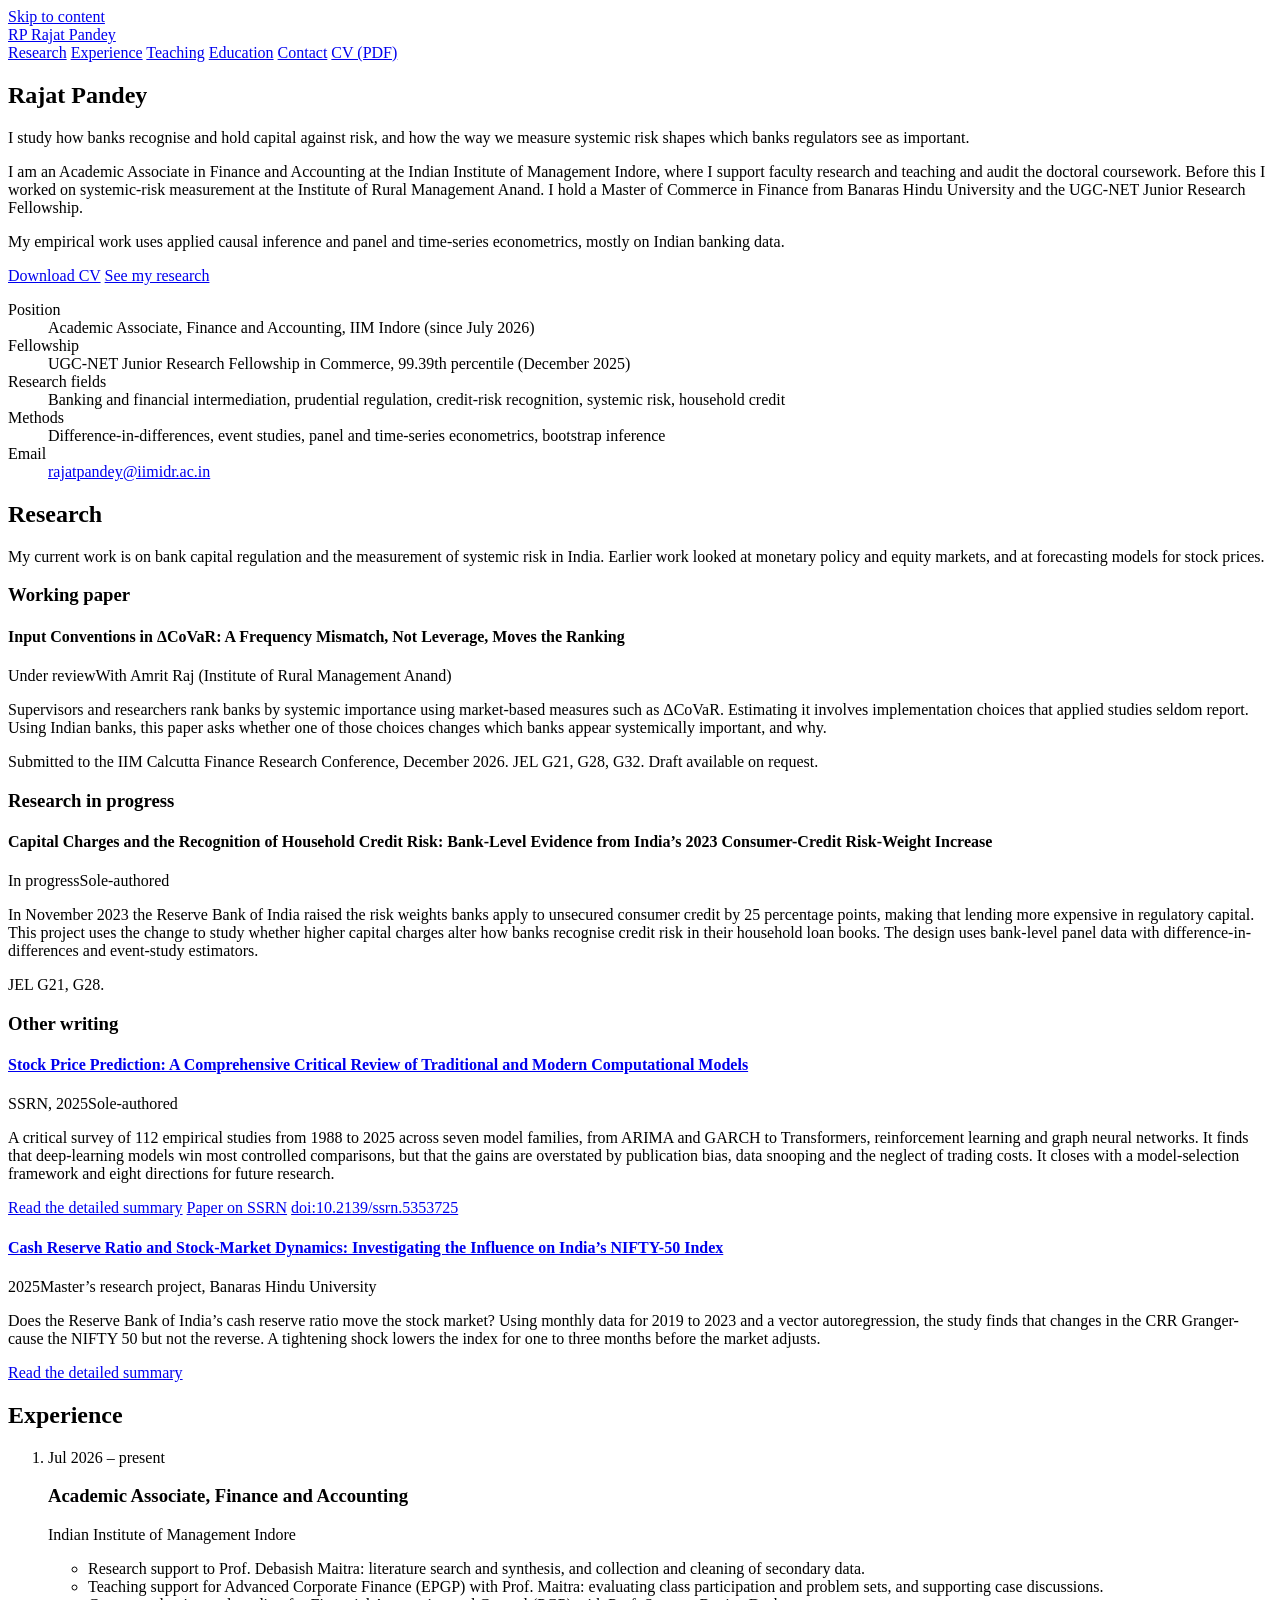
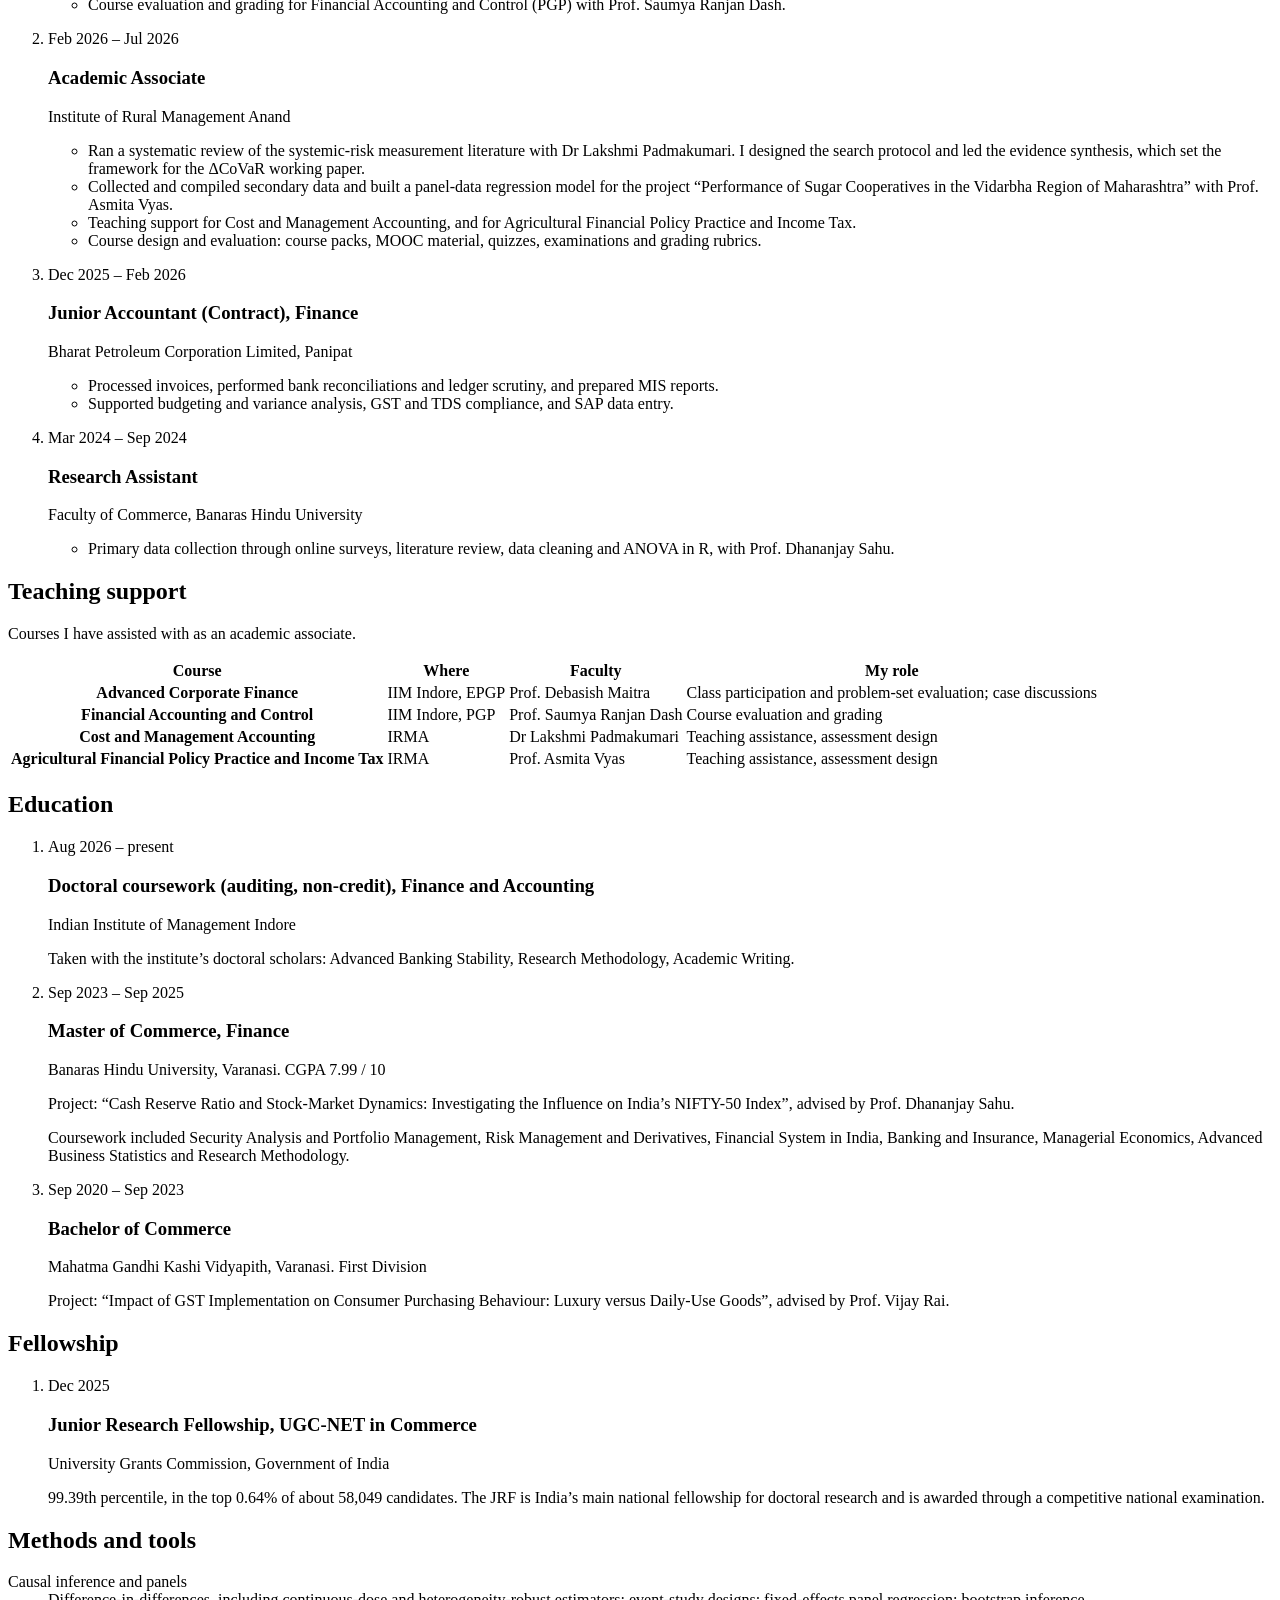
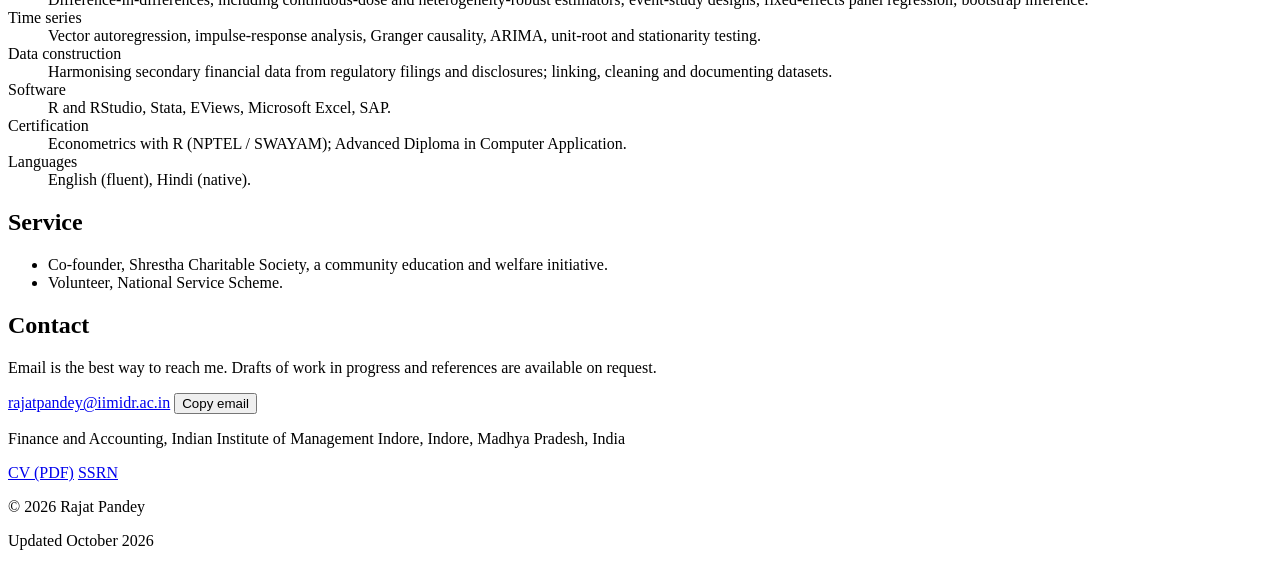
==== index.html @ c9909e56 "Add files via upload" ====
<!doctype html>
<html lang="en">
<head>
<meta charset="utf-8">
<meta name="viewport" content="width=device-width, initial-scale=1, viewport-fit=cover">
<title>Rajat Pandey</title>
<meta name="description" content="Rajat Pandey is a finance researcher at IIM Indore working on banking, bank capital regulation, credit-risk recognition and systemic-risk measurement in India.">
<meta name="author" content="Rajat Pandey">
<link rel="canonical" href="https://rajatpandey.in/">
<meta property="og:type" content="profile">
<meta property="og:title" content="Rajat Pandey">
<meta property="og:description" content="Research on banking, bank capital regulation and systemic-risk measurement in India.">
<meta property="og:url" content="https://rajatpandey.in/">
<link rel="icon" href="assets/favicon.svg" type="image/svg+xml">
<link rel="preconnect" href="https://fonts.googleapis.com">
<link rel="preconnect" href="https://fonts.gstatic.com" crossorigin>
<link rel="stylesheet" href="https://fonts.googleapis.com/css2?family=Literata:ital,opsz,wght@0,7..72,400..700;1,7..72,400..700&family=Schibsted+Grotesk:wght@400..700&display=swap">
<link rel="stylesheet" href="assets/style.css">
<script type="application/ld+json">
{
  "@context": "https://schema.org",
  "@type": "Person",
  "name": "Rajat Pandey",
  "url": "https://rajatpandey.in/",
  "email": "mailto:rajatpandey@iimidr.ac.in",
  "jobTitle": "Academic Associate, Finance and Accounting",
  "affiliation": { "@type": "CollegeOrUniversity", "name": "Indian Institute of Management Indore" },
  "alumniOf": [
    { "@type": "CollegeOrUniversity", "name": "Banaras Hindu University" },
    { "@type": "CollegeOrUniversity", "name": "Mahatma Gandhi Kashi Vidyapith" }
  ],
  "knowsAbout": ["Banking", "Bank capital regulation", "Systemic risk", "Credit risk", "Household credit", "Econometrics"]
}
</script>
</head>
<body>
<a class="skip" href="#main">Skip to content</a>

<header class="site-header">
  <div class="frame header-inner">
    <a class="brand" href="index.html" aria-label="Rajat Pandey, home">
      <span class="brand-mark" aria-hidden="true">RP</span>
      <span class="brand-name">Rajat Pandey</span>
    </a>
    <nav class="site-nav" aria-label="Main">
      <a href="#research">Research</a>
      <a href="#experience">Experience</a>
      <a href="#teaching">Teaching</a>
      <a href="#education">Education</a>
      <a href="#contact">Contact</a>
      <a class="nav-cv" href="Rajat-Pandey-CV.pdf" target="_blank" rel="noopener">CV (PDF)</a>
    </nav>
  </div>
</header>

<main id="main" class="frame home">

  <!-- ============ About ============ -->
  <section class="hero" id="about" aria-labelledby="name">
    <div class="hero-text">
      <!-- To add a photo, save it as assets/photo.jpg and uncomment the next line. -->
      <!-- <img src="assets/photo.jpg" alt="Rajat Pandey" width="132" height="132" style="border-radius:50%;object-fit:cover"> -->
      <h1 class="name" id="name">Rajat Pandey</h1>
      <div class="double-rule" aria-hidden="true"></div>
      <p class="lede">I study how banks recognise and hold capital against risk, and how the way we measure systemic risk shapes which banks regulators see as important.</p>
      <p>I am an Academic Associate in Finance and Accounting at the Indian Institute of Management Indore, where I support faculty research and teaching and audit the doctoral coursework. Before this I worked on systemic-risk measurement at the Institute of Rural Management Anand. I hold a Master of Commerce in Finance from Banaras Hindu University and the UGC-NET Junior Research Fellowship.</p>
      <p>My empirical work uses applied causal inference and panel and time-series econometrics, mostly on Indian banking data.</p>
      <div class="actions">
        <a class="button" href="Rajat-Pandey-CV.pdf" target="_blank" rel="noopener">Download CV</a>
        <a class="button button-quiet" href="#research">See my research</a>
      </div>
    </div>

    <aside class="glance" aria-label="At a glance">
      <dl>
        <div><dt>Position</dt><dd>Academic Associate, Finance and Accounting, IIM Indore (since July 2026)</dd></div>
        <div><dt>Fellowship</dt><dd>UGC-NET Junior Research Fellowship in Commerce, 99.39th percentile (December 2025)</dd></div>
        <div><dt>Research fields</dt><dd>Banking and financial intermediation, prudential regulation, credit-risk recognition, systemic risk, household credit</dd></div>
        <div><dt>Methods</dt><dd>Difference-in-differences, event studies, panel and time-series econometrics, bootstrap inference</dd></div>
        <div><dt>Email</dt><dd><a href="mailto:rajatpandey@iimidr.ac.in">rajatpandey@iimidr.ac.in</a></dd></div>
      </dl>
    </aside>
  </section>

  <!-- ============ Research ============ -->
  <section class="section" id="research" aria-labelledby="research-h">
    <div class="section-head">
      <h2 id="research-h">Research</h2>
      <p>My current work is on bank capital regulation and the measurement of systemic risk in India. Earlier work looked at monetary policy and equity markets, and at forecasting models for stock prices.</p>
    </div>

    <div class="group">
      <h3 class="group-title">Working paper</h3>
      <article class="paper">
        <h4 class="paper-title">Input Conventions in ΔCoVaR: A Frequency Mismatch, Not Leverage, Moves the Ranking</h4>
        <p class="paper-meta"><span class="tag">Under review</span><span>With Amrit Raj (Institute of Rural Management Anand)</span></p>
        <p class="paper-summary">Supervisors and researchers rank banks by systemic importance using market-based measures such as ΔCoVaR. Estimating it involves implementation choices that applied studies seldom report. Using Indian banks, this paper asks whether one of those choices changes which banks appear systemically important, and why.</p>
        <p class="paper-foot">Submitted to the IIM Calcutta Finance Research Conference, December 2026. JEL G21, G28, G32. Draft available on request.</p>
      </article>
    </div>

    <div class="group">
      <h3 class="group-title">Research in progress</h3>
      <article class="paper">
        <h4 class="paper-title">Capital Charges and the Recognition of Household Credit Risk: Bank-Level Evidence from India’s 2023 Consumer-Credit Risk-Weight Increase</h4>
        <p class="paper-meta"><span class="tag">In progress</span><span>Sole-authored</span></p>
        <p class="paper-summary">In November 2023 the Reserve Bank of India raised the risk weights banks apply to unsecured consumer credit by 25 percentage points, making that lending more expensive in regulatory capital. This project uses the change to study whether higher capital charges alter how banks recognise credit risk in their household loan books. The design uses bank-level panel data with difference-in-differences and event-study estimators.</p>
        <p class="paper-foot">JEL G21, G28.</p>
      </article>
    </div>

    <div class="group">
      <h3 class="group-title">Other writing</h3>
      <article class="paper">
        <h4 class="paper-title"><a href="stock-price-prediction-review.html">Stock Price Prediction: A Comprehensive Critical Review of Traditional and Modern Computational Models</a></h4>
        <p class="paper-meta"><span class="tag">SSRN, 2025</span><span>Sole-authored</span></p>
        <p class="paper-summary">A critical survey of 112 empirical studies from 1988 to 2025 across seven model families, from ARIMA and GARCH to Transformers, reinforcement learning and graph neural networks. It finds that deep-learning models win most controlled comparisons, but that the gains are overstated by publication bias, data snooping and the neglect of trading costs. It closes with a model-selection framework and eight directions for future research.</p>
        <p class="paper-links">
          <a href="stock-price-prediction-review.html">Read the detailed summary</a>
          <a href="https://papers.ssrn.com/sol3/papers.cfm?abstract_id=5353725" target="_blank" rel="noopener">Paper on SSRN</a>
          <a href="https://doi.org/10.2139/ssrn.5353725" target="_blank" rel="noopener">doi:10.2139/ssrn.5353725</a>
        </p>
      </article>
      <article class="paper">
        <h4 class="paper-title"><a href="crr-nifty50.html">Cash Reserve Ratio and Stock-Market Dynamics: Investigating the Influence on India’s NIFTY-50 Index</a></h4>
        <p class="paper-meta"><span class="tag">2025</span><span>Master’s research project, Banaras Hindu University</span></p>
        <p class="paper-summary">Does the Reserve Bank of India’s cash reserve ratio move the stock market? Using monthly data for 2019 to 2023 and a vector autoregression, the study finds that changes in the CRR Granger-cause the NIFTY 50 but not the reverse. A tightening shock lowers the index for one to three months before the market adjusts.</p>
        <p class="paper-links">
          <a href="crr-nifty50.html">Read the detailed summary</a>
        </p>
      </article>
    </div>
  </section>

  <!-- ============ Experience ============ -->
  <section class="section" id="experience" aria-labelledby="experience-h">
    <div class="section-head">
      <h2 id="experience-h">Experience</h2>
    </div>
    <ol class="timeline">
      <li class="entry">
        <p class="entry-date">Jul 2026 – present</p>
        <div class="entry-body">
          <h3>Academic Associate, Finance and Accounting</h3>
          <p class="entry-org">Indian Institute of Management Indore</p>
          <ul>
            <li>Research support to Prof. Debasish Maitra: literature search and synthesis, and collection and cleaning of secondary data.</li>
            <li>Teaching support for Advanced Corporate Finance (EPGP) with Prof. Maitra: evaluating class participation and problem sets, and supporting case discussions.</li>
            <li>Course evaluation and grading for Financial Accounting and Control (PGP) with Prof. Saumya Ranjan Dash.</li>
          </ul>
        </div>
      </li>
      <li class="entry">
        <p class="entry-date">Feb 2026 – Jul 2026</p>
        <div class="entry-body">
          <h3>Academic Associate</h3>
          <p class="entry-org">Institute of Rural Management Anand</p>
          <ul>
            <li>Ran a systematic review of the systemic-risk measurement literature with Dr Lakshmi Padmakumari. I designed the search protocol and led the evidence synthesis, which set the framework for the ΔCoVaR working paper.</li>
            <li>Collected and compiled secondary data and built a panel-data regression model for the project “Performance of Sugar Cooperatives in the Vidarbha Region of Maharashtra” with Prof. Asmita Vyas.</li>
            <li>Teaching support for Cost and Management Accounting, and for Agricultural Financial Policy Practice and Income Tax.</li>
            <li>Course design and evaluation: course packs, MOOC material, quizzes, examinations and grading rubrics.</li>
          </ul>
        </div>
      </li>
      <li class="entry">
        <p class="entry-date">Dec 2025 – Feb 2026</p>
        <div class="entry-body">
          <h3>Junior Accountant (Contract), Finance</h3>
          <p class="entry-org">Bharat Petroleum Corporation Limited, Panipat</p>
          <ul>
            <li>Processed invoices, performed bank reconciliations and ledger scrutiny, and prepared MIS reports.</li>
            <li>Supported budgeting and variance analysis, GST and TDS compliance, and SAP data entry.</li>
          </ul>
        </div>
      </li>
      <li class="entry">
        <p class="entry-date">Mar 2024 – Sep 2024</p>
        <div class="entry-body">
          <h3>Research Assistant</h3>
          <p class="entry-org">Faculty of Commerce, Banaras Hindu University</p>
          <ul>
            <li>Primary data collection through online surveys, literature review, data cleaning and ANOVA in R, with Prof. Dhananjay Sahu.</li>
          </ul>
        </div>
      </li>
    </ol>
  </section>

  <!-- ============ Teaching ============ -->
  <section class="section" id="teaching" aria-labelledby="teaching-h">
    <div class="section-head">
      <h2 id="teaching-h">Teaching support</h2>
      <p>Courses I have assisted with as an academic associate.</p>
    </div>
    <div class="table-wrap">
      <table>
        <thead>
          <tr><th scope="col">Course</th><th scope="col">Where</th><th scope="col">Faculty</th><th scope="col">My role</th></tr>
        </thead>
        <tbody>
          <tr><th scope="row">Advanced Corporate Finance</th><td>IIM Indore, EPGP</td><td>Prof. Debasish Maitra</td><td>Class participation and problem-set evaluation; case discussions</td></tr>
          <tr><th scope="row">Financial Accounting and Control</th><td>IIM Indore, PGP</td><td>Prof. Saumya Ranjan Dash</td><td>Course evaluation and grading</td></tr>
          <tr><th scope="row">Cost and Management Accounting</th><td>IRMA</td><td>Dr Lakshmi Padmakumari</td><td>Teaching assistance, assessment design</td></tr>
          <tr><th scope="row">Agricultural Financial Policy Practice and Income Tax</th><td>IRMA</td><td>Prof. Asmita Vyas</td><td>Teaching assistance, assessment design</td></tr>
        </tbody>
      </table>
    </div>
  </section>

  <!-- ============ Education ============ -->
  <section class="section" id="education" aria-labelledby="education-h">
    <div class="section-head">
      <h2 id="education-h">Education</h2>
    </div>
    <ol class="timeline">
      <li class="entry">
        <p class="entry-date">Aug 2026 – present</p>
        <div class="entry-body">
          <h3>Doctoral coursework (auditing, non-credit), Finance and Accounting</h3>
          <p class="entry-org">Indian Institute of Management Indore</p>
          <p class="entry-note">Taken with the institute’s doctoral scholars: Advanced Banking Stability, Research Methodology, Academic Writing.</p>
        </div>
      </li>
      <li class="entry">
        <p class="entry-date">Sep 2023 – Sep 2025</p>
        <div class="entry-body">
          <h3>Master of Commerce, Finance</h3>
          <p class="entry-org">Banaras Hindu University, Varanasi. CGPA 7.99 / 10</p>
          <p class="entry-note">Project: “Cash Reserve Ratio and Stock-Market Dynamics: Investigating the Influence on India’s NIFTY-50 Index”, advised by Prof. Dhananjay Sahu.</p>
          <p class="entry-note">Coursework included Security Analysis and Portfolio Management, Risk Management and Derivatives, Financial System in India, Banking and Insurance, Managerial Economics, Advanced Business Statistics and Research Methodology.</p>
        </div>
      </li>
      <li class="entry">
        <p class="entry-date">Sep 2020 – Sep 2023</p>
        <div class="entry-body">
          <h3>Bachelor of Commerce</h3>
          <p class="entry-org">Mahatma Gandhi Kashi Vidyapith, Varanasi. First Division</p>
          <p class="entry-note">Project: “Impact of GST Implementation on Consumer Purchasing Behaviour: Luxury versus Daily-Use Goods”, advised by Prof. Vijay Rai.</p>
        </div>
      </li>
    </ol>
  </section>

  <!-- ============ Fellowship ============ -->
  <section class="section" id="awards" aria-labelledby="awards-h">
    <div class="section-head">
      <h2 id="awards-h">Fellowship</h2>
    </div>
    <ol class="timeline">
      <li class="entry">
        <p class="entry-date">Dec 2025</p>
        <div class="entry-body">
          <h3>Junior Research Fellowship, UGC-NET in Commerce</h3>
          <p class="entry-org">University Grants Commission, Government of India</p>
          <p class="entry-note">99.39th percentile, in the top 0.64% of about 58,049 candidates. The JRF is India’s main national fellowship for doctoral research and is awarded through a competitive national examination.</p>
        </div>
      </li>
    </ol>
  </section>

  <!-- ============ Skills ============ -->
  <section class="section" id="methods" aria-labelledby="methods-h">
    <div class="section-head">
      <h2 id="methods-h">Methods and tools</h2>
    </div>
    <dl class="defs">
      <dt>Causal inference and panels</dt>
      <dd>Difference-in-differences, including continuous-dose and heterogeneity-robust estimators; event-study designs; fixed-effects panel regression; bootstrap inference.</dd>
      <dt>Time series</dt>
      <dd>Vector autoregression, impulse-response analysis, Granger causality, ARIMA, unit-root and stationarity testing.</dd>
      <dt>Data construction</dt>
      <dd>Harmonising secondary financial data from regulatory filings and disclosures; linking, cleaning and documenting datasets.</dd>
      <dt>Software</dt>
      <dd>R and RStudio, Stata, EViews, Microsoft Excel, SAP.</dd>
      <dt>Certification</dt>
      <dd>Econometrics with R (NPTEL / SWAYAM); Advanced Diploma in Computer Application.</dd>
      <dt>Languages</dt>
      <dd>English (fluent), Hindi (native).</dd>
    </dl>
  </section>

  <!-- ============ Service ============ -->
  <section class="section" id="service" aria-labelledby="service-h">
    <div class="section-head">
      <h2 id="service-h">Service</h2>
    </div>
    <div class="prose">
      <ul>
        <li>Co-founder, Shrestha Charitable Society, a community education and welfare initiative.</li>
        <li>Volunteer, National Service Scheme.</li>
      </ul>
    </div>
  </section>

  <!-- ============ Contact ============ -->
  <section class="section" id="contact" aria-labelledby="contact-h">
    <div class="section-head">
      <h2 id="contact-h">Contact</h2>
      <p>Email is the best way to reach me. Drafts of work in progress and references are available on request.</p>
    </div>
    <div class="prose">
      <div class="contact-row">
        <a class="email" id="email" href="mailto:rajatpandey@iimidr.ac.in">rajatpandey@iimidr.ac.in</a>
        <button type="button" class="copy" id="copy-email" data-copy="rajatpandey@iimidr.ac.in">Copy email</button>
      </div>
      <p>Finance and Accounting, Indian Institute of Management Indore, Indore, Madhya Pradesh, India</p>
      <p class="paper-links">
        <a href="Rajat-Pandey-CV.pdf" target="_blank" rel="noopener">CV (PDF)</a>
        <a href="https://papers.ssrn.com/sol3/papers.cfm?abstract_id=5353725" target="_blank" rel="noopener">SSRN</a>
        <!-- Add your profiles when ready:
        <a href="https://scholar.google.com/citations?user=YOUR_ID" target="_blank" rel="noopener">Google Scholar</a>
        <a href="https://orcid.org/YOUR-ORCID" target="_blank" rel="noopener">ORCID</a>
        <a href="https://www.linkedin.com/in/YOUR-HANDLE" target="_blank" rel="noopener">LinkedIn</a>
        -->
      </p>
    </div>
  </section>
</main>

<footer class="site-footer">
  <div class="frame footer-inner">
    <p>© 2026 Rajat Pandey</p>
    <p>Updated October 2026</p>
  </div>
</footer>
<script src="assets/site.js"></script>
</body>
</html>
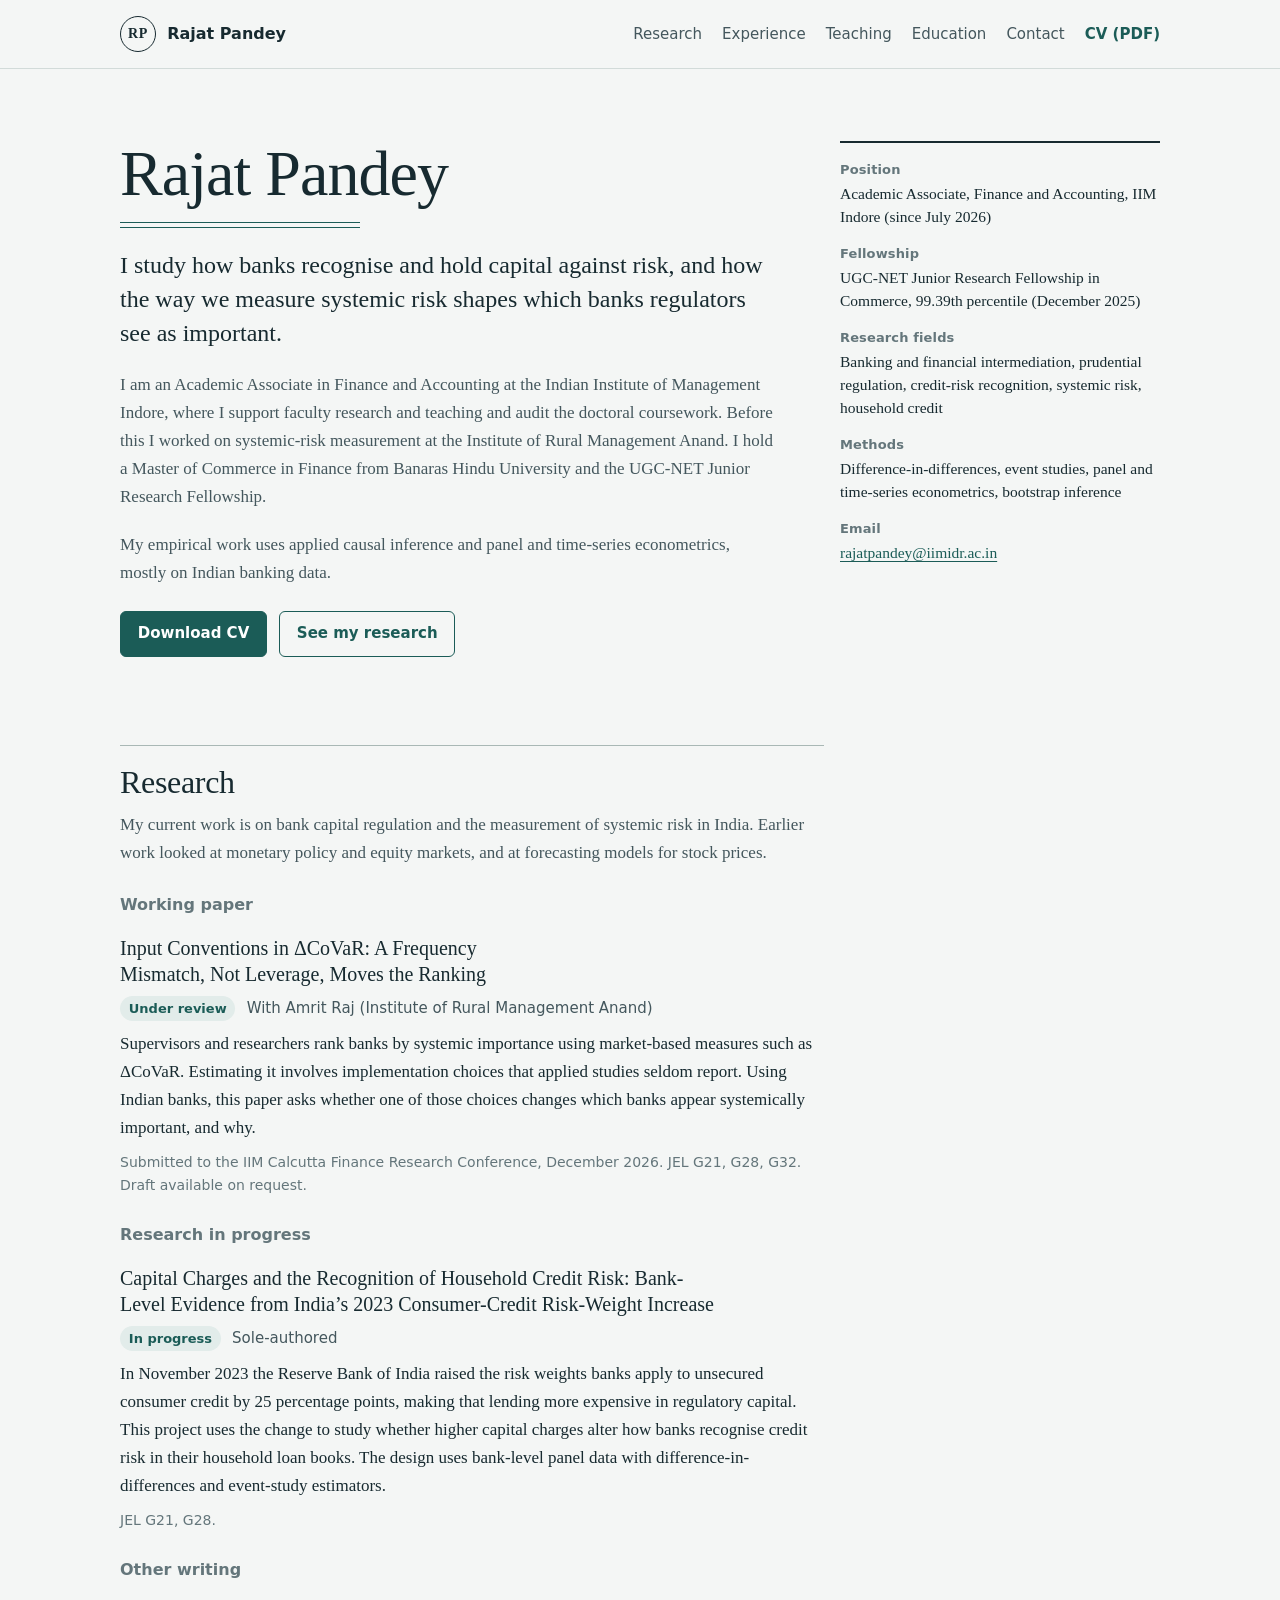
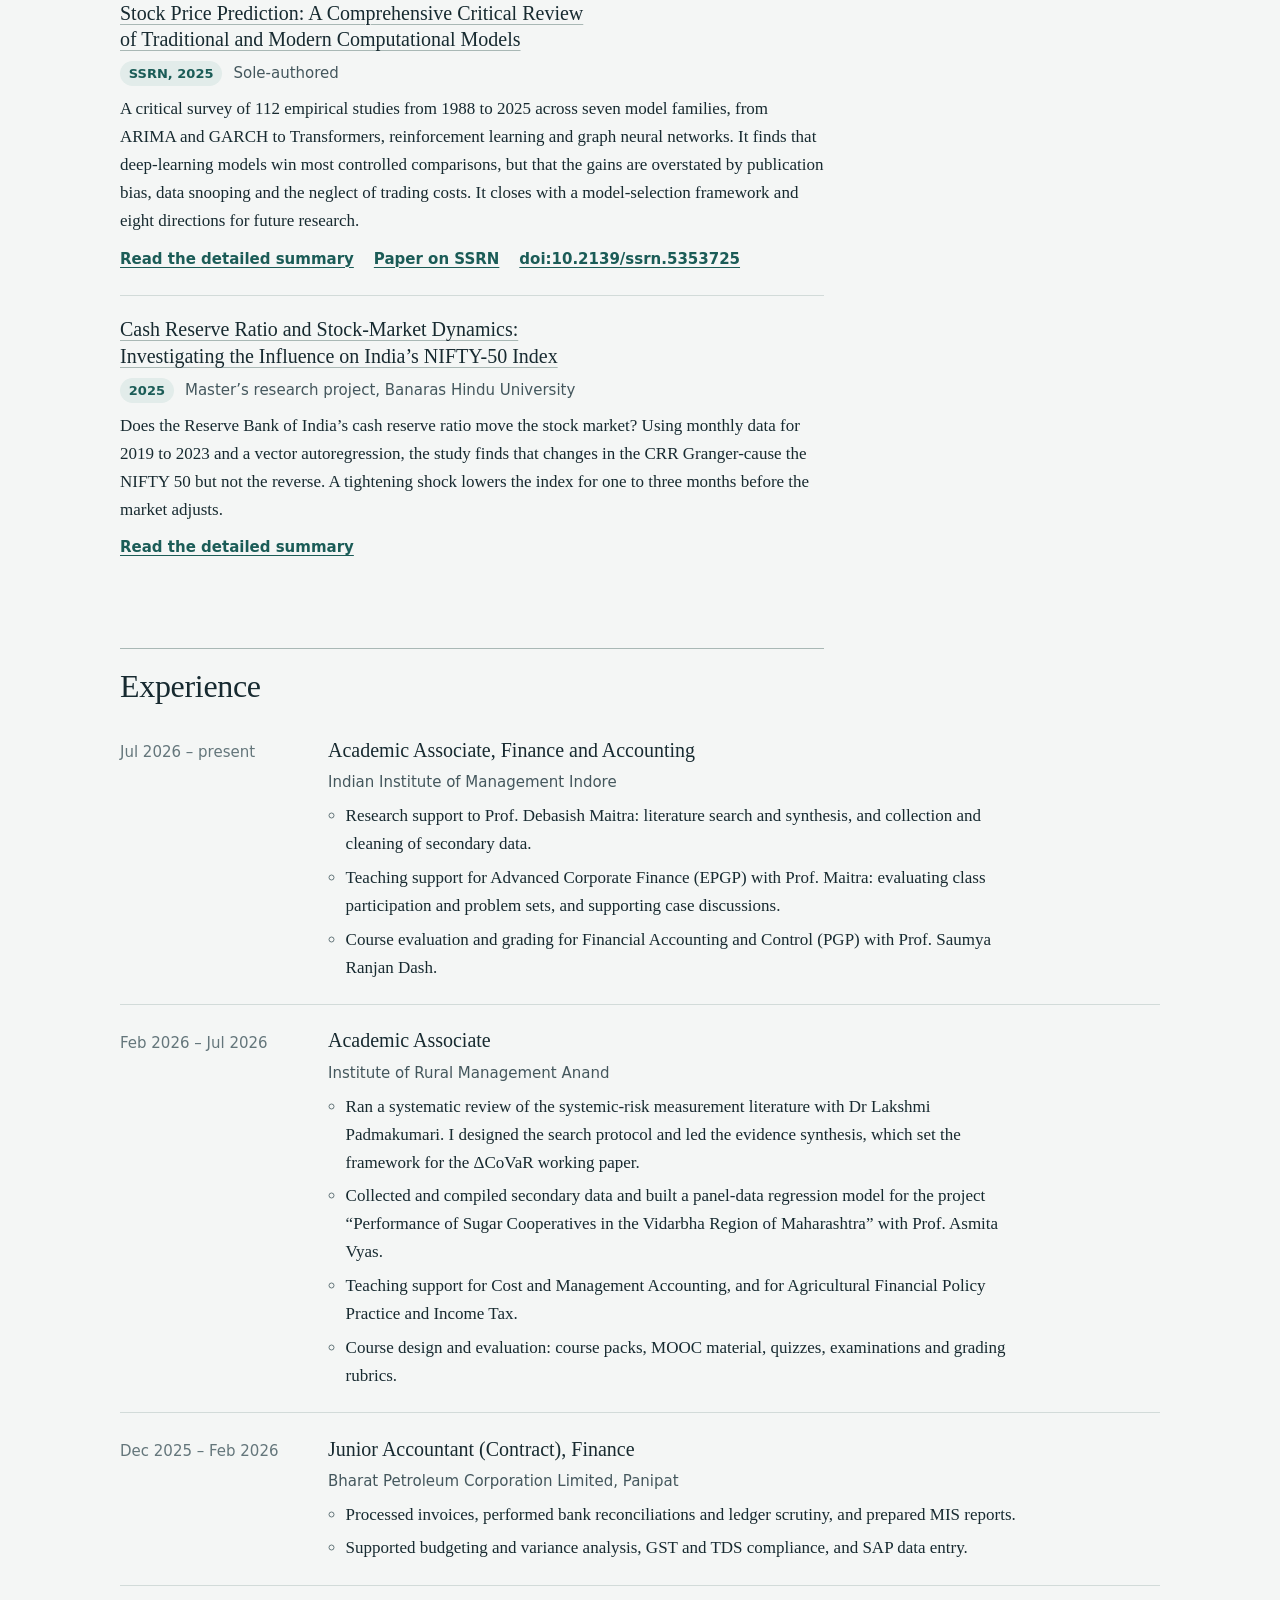
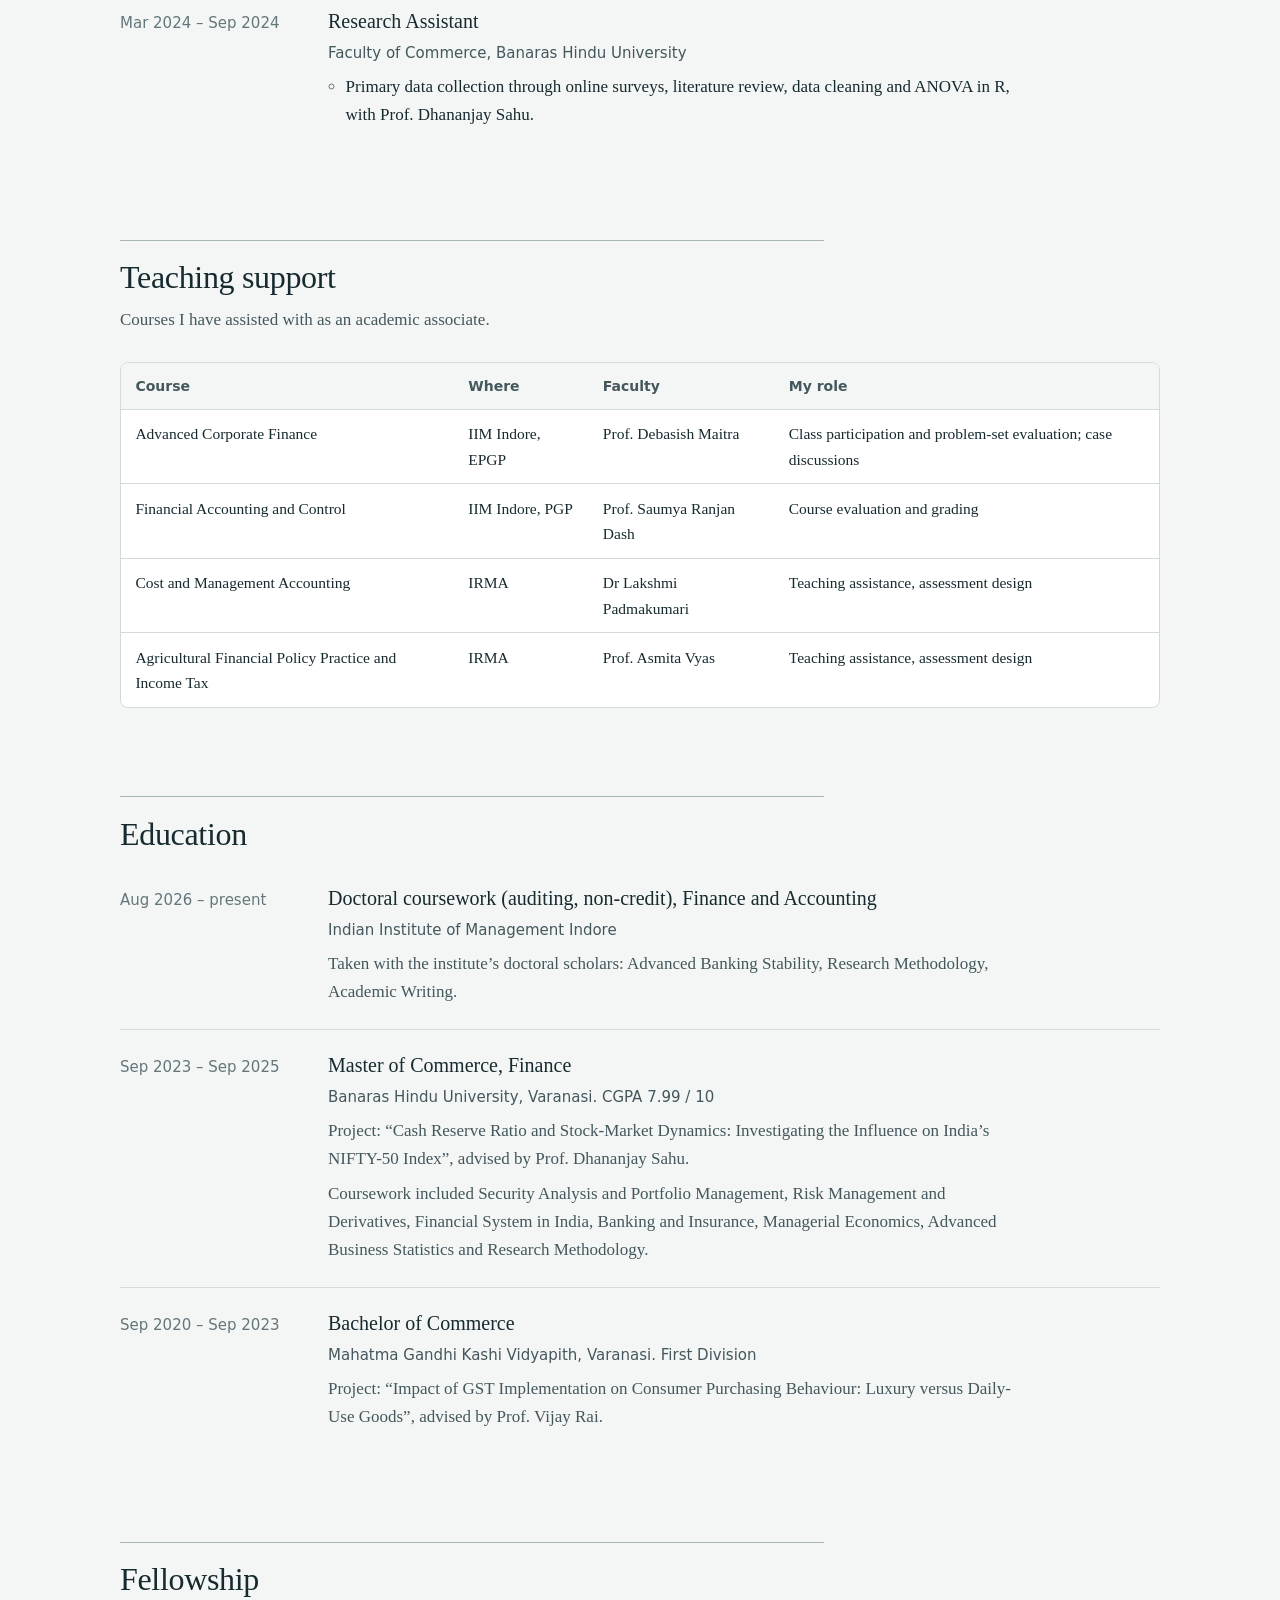
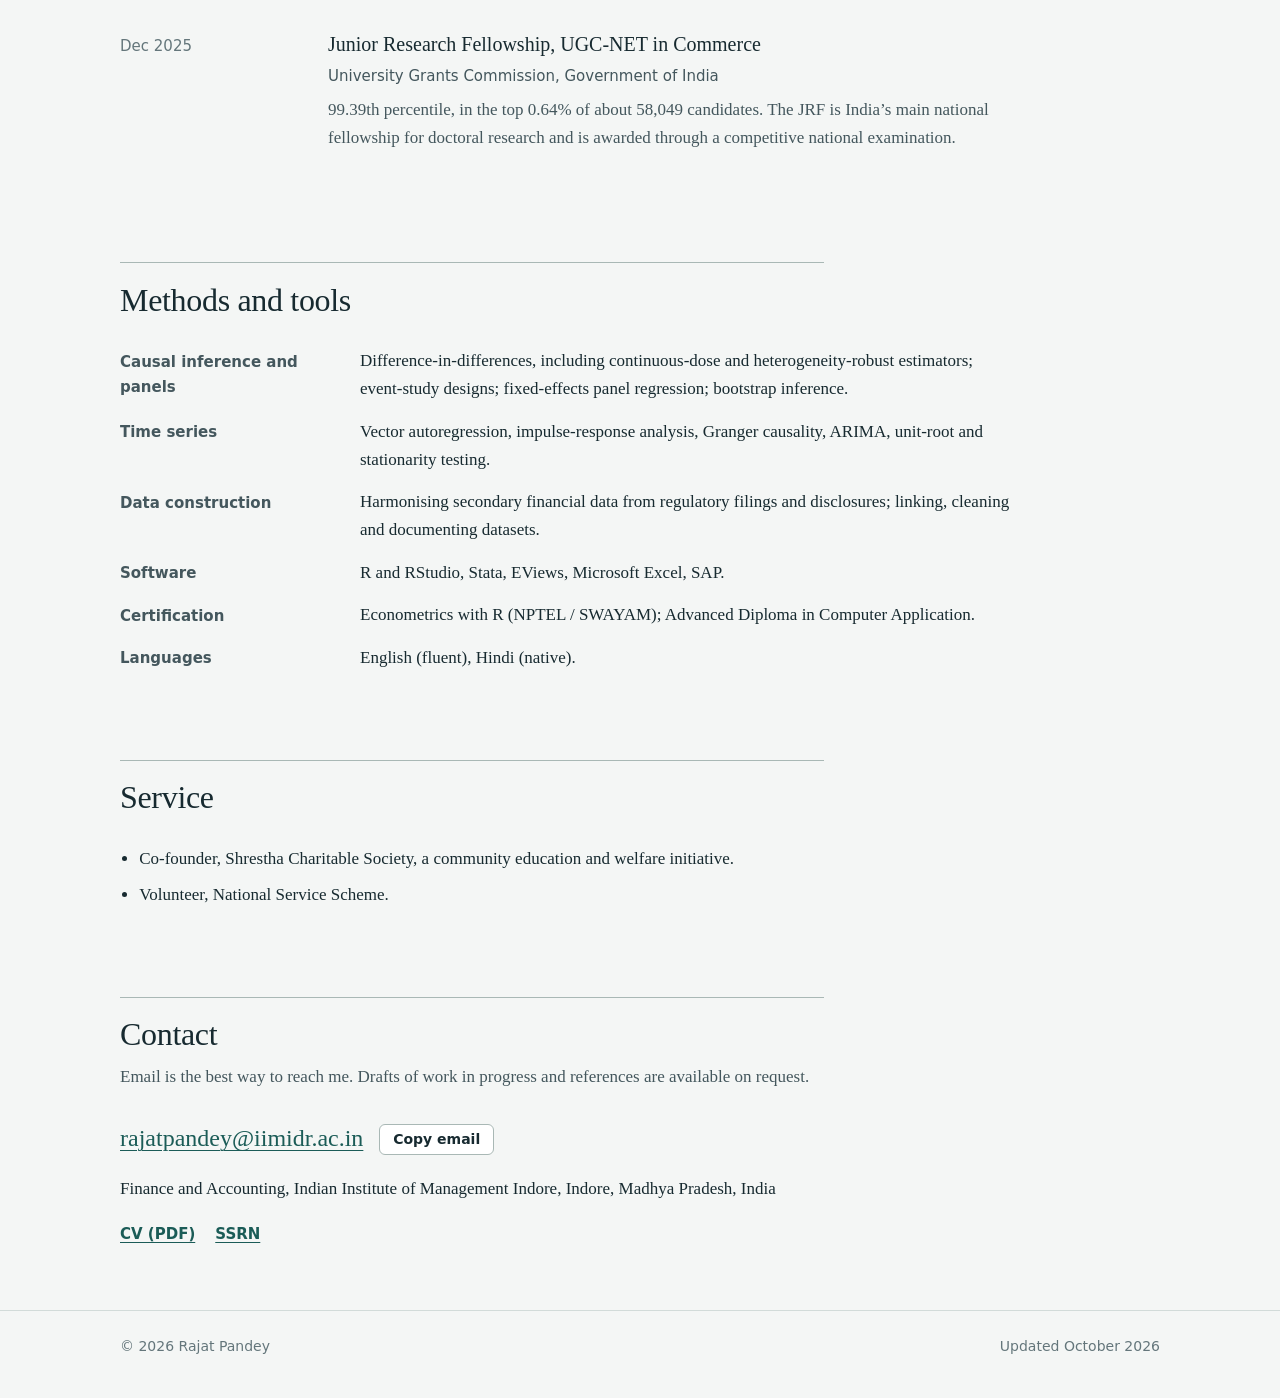
==== commit 2c9c2941: "Add files via upload" ====
--- a/index.html
+++ b/index.html
@@ -11,11 +11,11 @@
 <meta property="og:title" content="Rajat Pandey">
 <meta property="og:description" content="Research on banking, bank capital regulation and systemic-risk measurement in India.">
 <meta property="og:url" content="https://rajatpandey.in/">
-<link rel="icon" href="assets/favicon.svg" type="image/svg+xml">
+<link rel="icon" href="favicon.svg" type="image/svg+xml">
 <link rel="preconnect" href="https://fonts.googleapis.com">
 <link rel="preconnect" href="https://fonts.gstatic.com" crossorigin>
 <link rel="stylesheet" href="https://fonts.googleapis.com/css2?family=Literata:ital,opsz,wght@0,7..72,400..700;1,7..72,400..700&family=Schibsted+Grotesk:wght@400..700&display=swap">
-<link rel="stylesheet" href="assets/style.css">
+<link rel="stylesheet" href="style.css">
 <script type="application/ld+json">
 {
   "@context": "https://schema.org",
@@ -58,8 +58,8 @@
   <!-- ============ About ============ -->
   <section class="hero" id="about" aria-labelledby="name">
     <div class="hero-text">
-      <!-- To add a photo, save it as assets/photo.jpg and uncomment the next line. -->
-      <!-- <img src="assets/photo.jpg" alt="Rajat Pandey" width="132" height="132" style="border-radius:50%;object-fit:cover"> -->
+      <!-- To add a photo, save it as photo.jpg and uncomment the next line. -->
+      <!-- <img src="photo.jpg" alt="Rajat Pandey" width="132" height="132" style="border-radius:50%;object-fit:cover"> -->
       <h1 class="name" id="name">Rajat Pandey</h1>
       <div class="double-rule" aria-hidden="true"></div>
       <p class="lede">I study how banks recognise and hold capital against risk, and how the way we measure systemic risk shapes which banks regulators see as important.</p>
@@ -324,6 +324,6 @@
     <p>Updated October 2026</p>
   </div>
 </footer>
-<script src="assets/site.js"></script>
+<script src="site.js"></script>
 </body>
 </html>
--- a/style.css
+++ b/style.css
@@ -0,0 +1,321 @@
+/* Layout: one left-aligned reading column (about 44rem) inside a 70rem frame.
+   Home: name + research statement beside an "at a glance" list, then research,
+   experience as a dated timeline, teaching table, education, contact.
+   Paper pages: sticky contents list on the left, long-form summary on the right.
+   Signature detail: the accountant's double rule under the name. */
+
+:root {
+  --paper: #f4f6f5;
+  --sheet: #ffffff;
+  --ink: #172a30;
+  --ink-2: #44575d;
+  --ink-3: #64767b;
+  --rule: #d2dbd9;
+  --rule-strong: #a9b8b5;
+  --accent: #1b5c57;
+  --accent-ink: #ffffff;
+  --accent-soft: #e2ecea;
+  --chart: #2a7a73;
+  --focus: #1b5c57;
+
+  --font-text: "Literata", "Iowan Old Style", "Palatino Linotype", Georgia, serif;
+  --font-ui: "Schibsted Grotesk", "Segoe UI", system-ui, -apple-system, sans-serif;
+
+  --step--1: 0.8125rem;
+  --step-0: 1.0625rem;
+  --step-1: 1.25rem;
+  --step-2: 1.5rem;
+  --step-3: 2rem;
+  --step-4: clamp(2.5rem, 6vw, 4rem);
+
+  --measure: 44rem;
+  --frame: 70rem;
+  --gutter: clamp(1rem, 4vw, 2.5rem);
+  color-scheme: light;
+}
+
+@media (prefers-color-scheme: dark) {
+  :root:not([data-theme="light"]) {
+    --paper: #10191c;
+    --sheet: #162327;
+    --ink: #e3eae8;
+    --ink-2: #b4c2c0;
+    --ink-3: #8c9d9f;
+    --rule: #263639;
+    --rule-strong: #3d5155;
+    --accent: #7fc4bb;
+    --accent-ink: #0e1a1c;
+    --accent-soft: #1d3332;
+    --chart: #6fb8ae;
+    --focus: #7fc4bb;
+    color-scheme: dark;
+  }
+}
+
+:root[data-theme="dark"] {
+  --paper: #10191c;
+  --sheet: #162327;
+  --ink: #e3eae8;
+  --ink-2: #b4c2c0;
+  --ink-3: #8c9d9f;
+  --rule: #263639;
+  --rule-strong: #3d5155;
+  --accent: #7fc4bb;
+  --accent-ink: #0e1a1c;
+  --accent-soft: #1d3332;
+  --chart: #6fb8ae;
+  --focus: #7fc4bb;
+  color-scheme: dark;
+}
+
+*, *::before, *::after { box-sizing: border-box; }
+
+html { scroll-behavior: smooth; -webkit-text-size-adjust: 100%; }
+@media (prefers-reduced-motion: reduce) { html { scroll-behavior: auto; } }
+
+body {
+  margin: 0;
+  background: var(--paper);
+  color: var(--ink);
+  font-family: var(--font-text);
+  font-size: var(--step-0);
+  line-height: 1.65;
+  font-optical-sizing: auto;
+  text-rendering: optimizeLegibility;
+}
+
+img { max-width: 100%; height: auto; }
+
+a { color: var(--accent); text-decoration-thickness: 1px; text-underline-offset: 0.18em; }
+a:hover { text-decoration-thickness: 2px; }
+:focus-visible { outline: 2px solid var(--focus); outline-offset: 3px; border-radius: 2px; }
+
+h1, h2, h3, h4 { font-weight: 500; line-height: 1.2; text-wrap: balance; margin: 0; color: var(--ink); }
+p, ul, ol, dl { margin: 0; }
+
+.frame { width: 100%; max-width: var(--frame); margin-inline: auto; padding-inline: var(--gutter); }
+
+.skip { position: absolute; left: -999px; top: 0; }
+.skip:focus { left: 1rem; top: 1rem; background: var(--sheet); padding: 0.5rem 0.75rem; z-index: 10; }
+
+/* ---------- Header ---------- */
+.site-header { border-bottom: 1px solid var(--rule); background: var(--paper); }
+.header-inner {
+  display: flex; flex-wrap: wrap; align-items: center; justify-content: space-between;
+  gap: 0.75rem 2rem; padding-block: 1rem;
+}
+.brand { display: inline-flex; align-items: center; gap: 0.7rem; text-decoration: none; color: var(--ink); }
+.brand-mark {
+  display: inline-grid; place-items: center; width: 2.25rem; height: 2.25rem;
+  border: 1.5px solid var(--ink); border-radius: 50%;
+  font-family: var(--font-text); font-size: 0.875rem; font-weight: 600; letter-spacing: 0.04em;
+}
+.brand-name { font-family: var(--font-ui); font-weight: 600; font-size: 1rem; }
+.site-nav { display: flex; flex-wrap: wrap; gap: 0.25rem 1.25rem; font-family: var(--font-ui); font-size: 0.9375rem; }
+.site-nav a { color: var(--ink-2); text-decoration: none; padding-block: 0.25rem; }
+.site-nav a:hover, .site-nav a[aria-current="page"] { color: var(--ink); text-decoration: underline; text-decoration-thickness: 1px; }
+.site-nav .nav-cv { color: var(--accent); font-weight: 600; }
+
+/* ---------- Home: hero ---------- */
+.home { display: flex; flex-direction: column; gap: clamp(3.5rem, 8vw, 5.5rem); padding-block: clamp(2.5rem, 6vw, 4.5rem) 4rem; }
+
+.hero {
+  display: grid; grid-template-columns: minmax(0, 1fr) minmax(0, 20rem);
+  gap: 2.5rem clamp(2rem, 5vw, 4.5rem); align-items: start;
+}
+.hero-text { display: flex; flex-direction: column; gap: 1.25rem; max-width: var(--measure); min-width: 0; }
+.name { font-size: var(--step-4); font-weight: 500; letter-spacing: -0.015em; line-height: 1.02; font-variation-settings: "opsz" 72; }
+.double-rule { width: min(100%, 15rem); height: 6px; border-top: 1.5px solid var(--accent); border-bottom: 1.5px solid var(--accent); margin-top: -0.25rem; }
+.lede { font-size: var(--step-2); line-height: 1.42; color: var(--ink); font-variation-settings: "opsz" 30; }
+.hero-text p:not(.lede) { color: var(--ink-2); }
+
+.actions { display: flex; flex-wrap: wrap; gap: 0.75rem; padding-top: 0.25rem; }
+.button {
+  display: inline-flex; align-items: center; gap: 0.5rem;
+  font-family: var(--font-ui); font-size: 0.9375rem; font-weight: 600;
+  padding: 0.6rem 1.05rem; border-radius: 6px; text-decoration: none;
+  background: var(--accent); color: var(--accent-ink); border: 1.5px solid var(--accent);
+  cursor: pointer;
+}
+.button:hover { text-decoration: none; filter: brightness(1.08); }
+.button-quiet { background: transparent; color: var(--accent); }
+.button-quiet:hover { background: var(--accent-soft); filter: none; }
+
+.glance { border-top: 2px solid var(--ink); padding-top: 1rem; min-width: 0; }
+.glance dl { display: flex; flex-direction: column; gap: 0.9rem; }
+.glance dt { font-family: var(--font-ui); font-size: var(--step--1); font-weight: 600; color: var(--ink-3); letter-spacing: 0.01em; }
+.glance dd { margin: 0.1rem 0 0; font-size: 0.96875rem; line-height: 1.5; overflow-wrap: anywhere; }
+
+/* ---------- Sections ---------- */
+.section { display: flex; flex-direction: column; gap: 1.75rem; scroll-margin-top: 1.5rem; }
+.section-head { display: flex; flex-direction: column; gap: 0.6rem; border-top: 1px solid var(--rule-strong); padding-top: 1.1rem; max-width: var(--measure); }
+.section-head h2 { font-size: var(--step-3); letter-spacing: -0.01em; }
+.section-head p { color: var(--ink-2); }
+
+.group { display: flex; flex-direction: column; gap: 1.25rem; max-width: var(--measure); }
+.group-title { font-family: var(--font-ui); font-size: 1rem; font-weight: 600; color: var(--ink-3); }
+
+/* ---------- Research entries ---------- */
+.paper { display: flex; flex-direction: column; gap: 0.55rem; padding-bottom: 1.5rem; border-bottom: 1px solid var(--rule); }
+.group .paper:last-child { border-bottom: 0; padding-bottom: 0; }
+.paper-title { font-size: var(--step-1); line-height: 1.32; font-weight: 500; }
+.paper-title a { color: var(--ink); text-decoration-color: var(--rule-strong); }
+.paper-title a:hover { color: var(--accent); text-decoration-color: currentColor; }
+.paper-meta { font-family: var(--font-ui); font-size: 0.9375rem; color: var(--ink-2); display: flex; flex-wrap: wrap; align-items: center; gap: 0.35rem 0.7rem; }
+.tag {
+  display: inline-block; font-family: var(--font-ui); font-size: var(--step--1); font-weight: 600;
+  padding: 0.12rem 0.55rem; border-radius: 999px; background: var(--accent-soft); color: var(--accent);
+  white-space: nowrap;
+}
+.paper-summary { color: var(--ink); }
+.paper-foot { font-family: var(--font-ui); font-size: 0.875rem; color: var(--ink-3); }
+.paper-links { display: flex; flex-wrap: wrap; gap: 0.4rem 1.25rem; font-family: var(--font-ui); font-size: 0.9375rem; font-weight: 600; padding-top: 0.15rem; }
+
+/* ---------- Timeline (experience, education) ---------- */
+.timeline { list-style: none; padding: 0; display: flex; flex-direction: column; }
+.entry {
+  display: grid; grid-template-columns: 11rem minmax(0, 1fr); gap: 0.4rem 2rem;
+  padding-block: 1.4rem; border-top: 1px solid var(--rule);
+}
+.entry:first-child { border-top: 0; padding-top: 0.25rem; }
+.entry-date { font-family: var(--font-ui); font-size: 0.9375rem; color: var(--ink-3); font-variant-numeric: tabular-nums; padding-top: 0.2rem; }
+.entry-body { display: flex; flex-direction: column; gap: 0.45rem; max-width: var(--measure); min-width: 0; }
+.entry-body h3 { font-size: var(--step-1); line-height: 1.3; }
+.entry-org { font-family: var(--font-ui); font-size: 0.9375rem; color: var(--ink-2); }
+.entry-body ul { padding-left: 1.1rem; display: flex; flex-direction: column; gap: 0.35rem; color: var(--ink); }
+.entry-body ul li::marker { color: var(--ink-3); }
+.entry-note { color: var(--ink-2); }
+
+/* ---------- Tables ---------- */
+.table-wrap { overflow-x: auto; max-width: 100%; border: 1px solid var(--rule); border-radius: 8px; background: var(--sheet); }
+table { border-collapse: collapse; width: 100%; font-size: 0.96875rem; }
+th, td { text-align: left; vertical-align: top; padding: 0.7rem 0.9rem; border-bottom: 1px solid var(--rule); }
+thead th { font-family: var(--font-ui); font-size: 0.875rem; font-weight: 600; color: var(--ink-2); background: var(--paper); white-space: nowrap; }
+tbody tr:last-child th, tbody tr:last-child td { border-bottom: 0; }
+tbody th { font-weight: 500; }
+.num { font-variant-numeric: tabular-nums; }
+
+/* ---------- Definition grids (skills etc.) ---------- */
+.defs { display: grid; grid-template-columns: 13rem minmax(0, 1fr); gap: 0.9rem 2rem; max-width: 56rem; }
+.defs dt { font-family: var(--font-ui); font-weight: 600; font-size: 0.9375rem; color: var(--ink-2); padding-top: 0.15rem; }
+.defs dd { margin: 0; min-width: 0; }
+
+.prose { max-width: var(--measure); display: flex; flex-direction: column; gap: 1rem; }
+.prose ul, .prose ol { padding-left: 1.2rem; display: flex; flex-direction: column; gap: 0.5rem; }
+
+/* ---------- Contact ---------- */
+.contact-row { display: flex; flex-wrap: wrap; align-items: center; gap: 0.75rem 1rem; }
+.email { font-size: var(--step-2); font-variation-settings: "opsz" 30; overflow-wrap: anywhere; }
+.copy {
+  font-family: var(--font-ui); font-size: 0.875rem; font-weight: 600; cursor: pointer;
+  padding: 0.4rem 0.8rem; border-radius: 6px; border: 1.5px solid var(--rule-strong);
+  background: var(--sheet); color: var(--ink);
+}
+.copy:hover { border-color: var(--accent); color: var(--accent); }
+
+/* ---------- Footer ---------- */
+.site-footer { border-top: 1px solid var(--rule); }
+.footer-inner { display: flex; flex-wrap: wrap; justify-content: space-between; gap: 0.5rem 2rem; padding-block: 1.5rem 2.5rem; font-family: var(--font-ui); font-size: 0.875rem; color: var(--ink-3); }
+.footer-inner a { color: var(--ink-2); }
+
+/* ---------- Paper pages ---------- */
+.paper-page { padding-block: clamp(2rem, 5vw, 3.5rem) 4rem; display: flex; flex-direction: column; gap: 2.5rem; }
+.crumbs { font-family: var(--font-ui); font-size: 0.9375rem; color: var(--ink-3); }
+.crumbs a { color: var(--ink-2); }
+.paper-head { display: flex; flex-direction: column; gap: 1rem; max-width: 52rem; }
+.paper-head h1 { font-size: clamp(1.9rem, 4.2vw, 2.9rem); letter-spacing: -0.012em; line-height: 1.12; font-variation-settings: "opsz" 60; }
+.paper-head .standfirst { font-size: var(--step-1); color: var(--ink-2); line-height: 1.5; max-width: var(--measure); }
+
+.facts { display: flex; flex-wrap: wrap; gap: 1rem 2.5rem; padding-block: 1rem; border-block: 1px solid var(--rule); max-width: 52rem; }
+.facts div { display: flex; flex-direction: column; min-width: 0; }
+.facts dt { font-family: var(--font-ui); font-size: var(--step--1); font-weight: 600; color: var(--ink-3); }
+.facts dd { margin: 0; font-size: 0.96875rem; }
+
+.doc { display: grid; grid-template-columns: 13rem minmax(0, 1fr); gap: 3rem; align-items: start; }
+.toc { position: sticky; top: calc(env(safe-area-inset-top, 0px) + 1.5rem); font-family: var(--font-ui); font-size: 0.9rem; }
+.toc p { font-weight: 600; color: var(--ink-3); margin-bottom: 0.6rem; }
+.toc ol { list-style: none; padding: 0; display: flex; flex-direction: column; gap: 0.45rem; border-left: 1px solid var(--rule); }
+.toc a { display: block; padding-left: 0.85rem; margin-left: -1px; border-left: 2px solid transparent; color: var(--ink-2); text-decoration: none; line-height: 1.35; }
+.toc a:hover { color: var(--accent); border-left-color: var(--accent); }
+
+.doc-body { display: flex; flex-direction: column; gap: 3rem; min-width: 0; }
+.doc-section { display: flex; flex-direction: column; gap: 1rem; scroll-margin-top: 1.5rem; }
+.doc-section > h2 { font-size: var(--step-2); }
+.doc-section > p, .doc-section > ul, .doc-section > ol { max-width: var(--measure); }
+.doc-section ul, .doc-section ol { padding-left: 1.2rem; display: flex; flex-direction: column; gap: 0.55rem; }
+
+.findings { list-style: none; padding: 0 !important; display: flex; flex-direction: column; gap: 1.1rem !important; max-width: var(--measure); }
+.findings li { display: flex; flex-direction: column; gap: 0.3rem; padding-left: 1rem; border-left: 2px solid var(--accent); }
+.findings strong { font-weight: 600; }
+
+.steps { list-style: none; padding: 0 !important; counter-reset: step; display: grid !important; grid-template-columns: repeat(auto-fit, minmax(13.5rem, 1fr)); gap: 0.75rem !important; max-width: 100%; }
+.steps li { counter-increment: step; background: var(--sheet); border: 1px solid var(--rule); border-radius: 8px; padding: 0.85rem 1rem; display: flex; flex-direction: column; gap: 0.25rem; }
+.steps li::before { content: "Step " counter(step); font-family: var(--font-ui); font-size: var(--step--1); font-weight: 600; color: var(--accent); }
+.steps strong { font-weight: 600; font-family: var(--font-ui); font-size: 0.98rem; }
+.steps span { font-size: 0.9375rem; color: var(--ink-2); line-height: 1.5; }
+
+.directions { counter-reset: dir; list-style: none; padding: 0 !important; display: grid !important; grid-template-columns: repeat(auto-fit, minmax(17rem, 1fr)); gap: 1.25rem 2rem !important; max-width: 100% !important; }
+.directions li { counter-increment: dir; display: grid; grid-template-columns: 2rem minmax(0, 1fr); gap: 0 0.5rem; }
+.directions li::before { content: counter(dir); font-family: var(--font-text); font-size: var(--step-2); line-height: 1.1; color: var(--accent); font-variant-numeric: tabular-nums; }
+.directions strong { display: block; font-weight: 600; }
+.directions span { color: var(--ink-2); font-size: 0.96875rem; }
+
+/* ---------- Figures & charts ---------- */
+figure { margin: 0; display: flex; flex-direction: column; gap: 0.75rem; max-width: 46rem; }
+figcaption { font-family: var(--font-ui); font-size: 0.875rem; color: var(--ink-3); line-height: 1.5; }
+figcaption strong { color: var(--ink); font-weight: 600; }
+.chart-card { background: var(--sheet); border: 1px solid var(--rule); border-radius: 10px; padding: 1.1rem 1.1rem 0.9rem; }
+
+.bars { display: flex; flex-direction: column; gap: 0.5rem; font-family: var(--font-ui); font-size: 0.875rem; }
+.bar-row { display: grid; grid-template-columns: 12.5rem minmax(0, 1fr) 2.6rem; align-items: center; gap: 0.75rem; padding-block: 0.1rem; border-radius: 4px; }
+.bar-row:hover, .bar-row:focus-visible { background: var(--accent-soft); }
+.bar-label { color: var(--ink-2); line-height: 1.25; }
+.bar-track { height: 14px; position: relative; }
+.bar-track::before { content: ""; position: absolute; inset: 6px 0 auto 0; height: 1px; background: var(--rule); }
+.bar { position: relative; display: block; height: 100%; background: var(--chart); border-radius: 0 4px 4px 0; }
+.bar-value { text-align: right; color: var(--ink); font-variant-numeric: tabular-nums; }
+
+.chart-scroll { overflow-x: auto; }
+.svg-chart { width: 100%; min-width: 580px; height: auto; display: block; overflow: visible; }
+.svg-chart .grid { stroke: var(--rule); stroke-width: 1; }
+.svg-chart .axis { stroke: var(--rule-strong); stroke-width: 1; }
+.svg-chart .tick { fill: var(--ink-3); font-family: var(--font-ui); font-size: 12px; }
+.svg-chart .line { fill: none; stroke: var(--chart); stroke-width: 2.5; stroke-linejoin: round; }
+.svg-chart .note { fill: var(--ink-2); font-family: var(--font-ui); font-size: 12px; font-weight: 600; }
+.svg-chart .dot { fill: var(--sheet); stroke: var(--chart); stroke-width: 2; }
+.svg-chart .hit { fill: transparent; cursor: default; }
+.svg-chart .hit:hover, .svg-chart .hit:focus-visible { fill: var(--accent-soft); fill-opacity: 0.6; outline: none; }
+
+.tip {
+  position: fixed; z-index: 20; pointer-events: none; max-width: 16rem;
+  background: var(--ink); color: var(--paper); font-family: var(--font-ui); font-size: 0.8125rem; line-height: 1.4;
+  padding: 0.45rem 0.6rem; border-radius: 6px; box-shadow: 0 4px 14px rgb(0 0 0 / 0.18);
+}
+
+/* ---------- Citation ---------- */
+.cite { display: flex; flex-direction: column; gap: 0.75rem; max-width: var(--measure); }
+.cite-block { position: relative; background: var(--sheet); border: 1px solid var(--rule); border-radius: 8px; padding: 0.9rem 1rem; }
+.cite-block p { font-size: 0.96875rem; padding-right: 0; }
+.cite-block pre { margin: 0; white-space: pre-wrap; overflow-wrap: anywhere; font-family: ui-monospace, "SFMono-Regular", Menlo, Consolas, monospace; font-size: 0.8125rem; line-height: 1.55; color: var(--ink-2); }
+.cite-head { display: flex; justify-content: space-between; align-items: center; gap: 1rem; margin-bottom: 0.5rem; font-family: var(--font-ui); font-size: 0.875rem; font-weight: 600; color: var(--ink-3); }
+
+.callout { max-width: var(--measure); background: var(--accent-soft); border-radius: 8px; padding: 1rem 1.1rem; display: flex; flex-direction: column; gap: 0.4rem; }
+.callout strong { font-family: var(--font-ui); font-weight: 600; }
+
+/* ---------- Responsive ---------- */
+@media (max-width: 860px) {
+  .hero { grid-template-columns: minmax(0, 1fr); }
+  .doc { grid-template-columns: minmax(0, 1fr); gap: 2rem; }
+  .toc { position: static; }
+  .toc ol { flex-direction: row; flex-wrap: wrap; gap: 0.4rem 0; border-left: 0; }
+  .toc a { border-left: 0; padding-left: 0; padding-right: 1rem; text-decoration: underline; text-decoration-color: var(--rule-strong); }
+}
+@media (max-width: 640px) {
+  .entry { grid-template-columns: minmax(0, 1fr); gap: 0.35rem; }
+  .entry-date { padding-top: 0; }
+  .defs { grid-template-columns: minmax(0, 1fr); gap: 0.2rem; }
+  .defs dd { margin-bottom: 0.8rem; }
+  .bar-row { grid-template-columns: 8.5rem minmax(0, 1fr) 2rem; gap: 0.5rem; }
+  .lede { font-size: 1.3rem; }
+  .site-nav { gap: 0.25rem 1rem; }
+}
